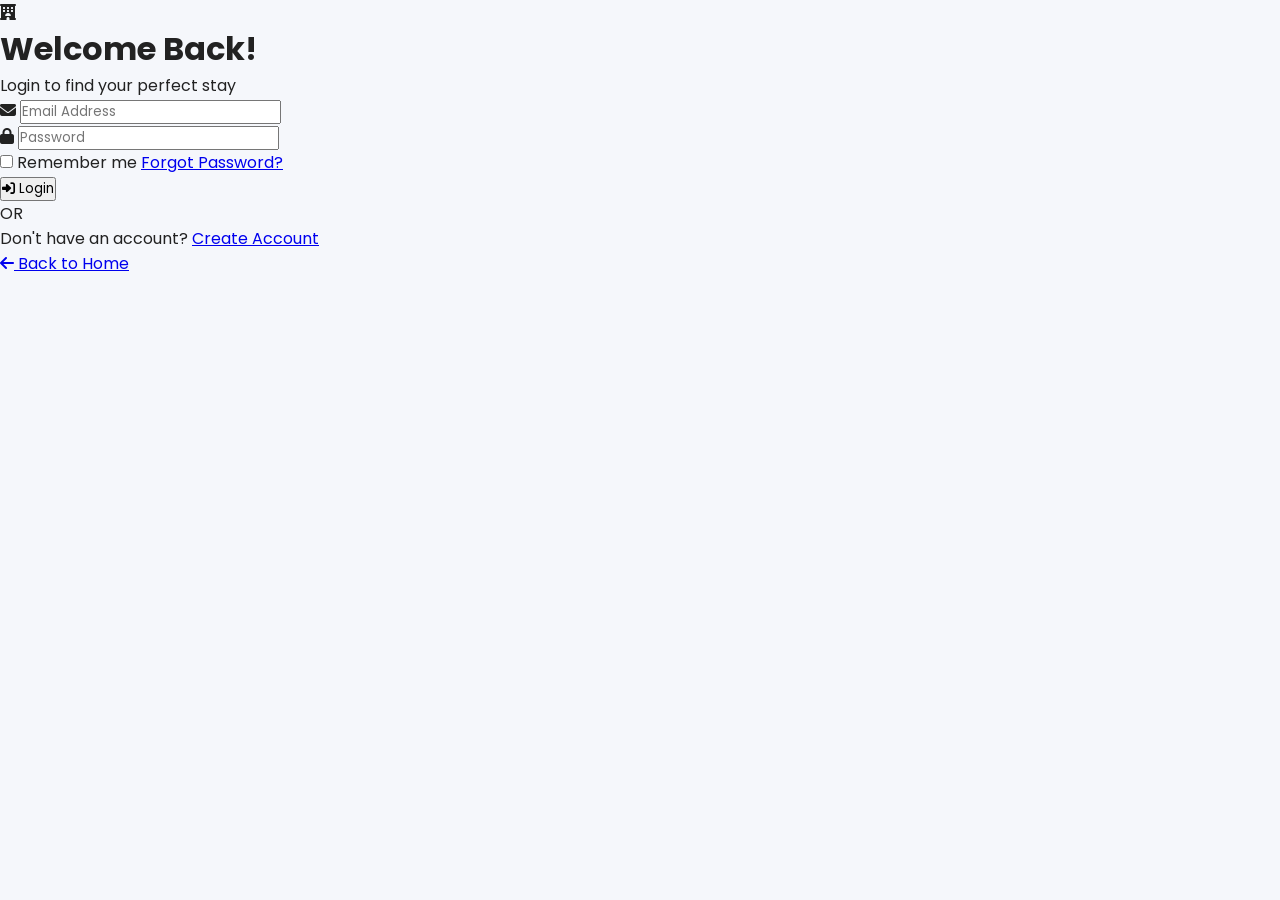
==== login.html @ 5a652deb "update" ====
<!DOCTYPE html>
<html lang="en">
<head>
    <meta charset="UTF-8">
    <meta name="viewport" content="width=device-width, initial-scale=1.0">

    <title>Login - PG & Hotels Finder</title>

    <link rel="stylesheet" href="css/style.css">

    <link rel="stylesheet"
    href="https://cdnjs.cloudflare.com/ajax/libs/font-awesome/6.6.0/css/all.min.css">
</head>

<body>

<div class="login-page">

    <div class="login-card">

        <div class="login-logo">
            <i class="fa-solid fa-hotel"></i>
        </div>

        <h1>Welcome Back!</h1>

        <p class="login-subtitle">
            Login to find your perfect stay
        </p>

        <form id="loginForm">

            <div class="login-input">
                <i class="fa-solid fa-envelope"></i>
                <input
                    type="email"
                    placeholder="Email Address"
                    required>
            </div>

            <div class="login-input">
                <i class="fa-solid fa-lock"></i>
                <input
                    type="password"
                    placeholder="Password"
                    required>
            </div>

            <div class="login-options">

                <label>
                    <input type="checkbox">
                    Remember me
                </label>

                <a href="#">Forgot Password?</a>

            </div>

            <button type="submit" class="login-submit">
                <i class="fa-solid fa-right-to-bracket"></i>
                Login
            </button>

        </form>

        <div class="login-divider">
            <span>OR</span>
        </div>

        <p class="register-text">
            Don't have an account?
            <a href="register.html">Create Account</a>
        </p>

        <a href="index.html" class="back-home">
            <i class="fa-solid fa-arrow-left"></i>
            Back to Home
        </a>

    </div>

</div>

<script src="js/script.js"></script>

</body>
</html>
---- css/style.css ----
/* ===========================
   PG & Hotels Finder
   Part 2A
=========================== */

@import url('https://fonts.googleapis.com/css2?family=Poppins:wght@300;400;500;600;700;800&display=swap');

*{
    margin:0;
    padding:0;
    box-sizing:border-box;
    font-family:'Poppins',sans-serif;
    scroll-behavior:smooth;
}

body{
    background:#f5f7fb;
    color:#222;
}

/* Navbar */

.navbar{
    width:100%;
    display:flex;
    justify-content:space-between;
    align-items:center;
    padding:18px 8%;
    background:#0f172a;
    position:sticky;
    top:0;
    z-index:1000;
}

.logo{
    color:#fff;
    font-size:28px;
    font-weight:700;
}

.logo i{
    color:#38bdf8;
    margin-right:8px;
}

.nav-links{
    display:flex;
    list-style:none;
    gap:30px;
}

.nav-links a{
    text-decoration:none;
    color:#fff;
    font-weight:500;
    transition:.3s;
}

.nav-links a:hover{
    color:#38bdf8;
}

.login-btn{
    padding:12px 22px;
    background:#38bdf8;
    color:white;
    border:none;
    border-radius:8px;
    cursor:pointer;
    transition:.3s;
}

.login-btn:hover{
    background:#0284c7;
}

/* Hero Section */

.hero{

height:90vh;

display:flex;

justify-content:center;

align-items:center;

text-align:center;

background:
linear-gradient(rgba(0,0,0,.55),
rgba(0,0,0,.55)),
url("https://images.unsplash.com/photo-1566073771259-6a8506099945?auto=format&fit=crop&w=1600&q=80");

background-size:cover;

background-position:center;

color:white;

}

.hero-content h1{

font-size:60px;

margin-bottom:20px;

}

.hero-content p{

font-size:20px;

margin-bottom:35px;

}

.search-box{

display:flex;

justify-content:center;

gap:12px;

flex-wrap:wrap;

}

.search-box input,
.search-box select{

padding:16px;

width:260px;

border:none;

border-radius:10px;

outline:none;

font-size:16px;

}

.search-box button{

padding:16px 28px;

border:none;

border-radius:10px;

background:#38bdf8;

color:white;

font-size:16px;

cursor:pointer;

transition:.3s;

}

.search-box button:hover{

background:#0284c7;

}
/* ===========================
   Featured Section
=========================== */

.featured{
    padding:80px 8%;
    background:#ffffff;
}

.featured h2{
    text-align:center;
    font-size:40px;
    margin-bottom:50px;
    color:#0f172a;
}

.card-container{
    display:grid;
    grid-template-columns:repeat(auto-fit,minmax(300px,1fr));
    gap:30px;
}

.card{
    background:#fff;
    border-radius:18px;
    overflow:hidden;
    box-shadow:0 12px 30px rgba(0,0,0,.12);
    transition:.35s;
}

.card:hover{
    transform:translateY(-10px);
    box-shadow:0 20px 40px rgba(0,0,0,.18);
}

.card img{
    width:100%;
    height:220px;
    object-fit:cover;
}

.card h3{
    padding:18px 20px 8px;
    color:#0f172a;
}

.card p{
    padding:0 20px 12px;
    color:#555;
}

.card button{
    margin:20px;
    width:calc(100% - 40px);
    padding:14px;
    border:none;
    border-radius:10px;
    background:#38bdf8;
    color:#fff;
    font-size:16px;
    cursor:pointer;
    transition:.3s;
}

.card button:hover{
    background:#0284c7;
}

/* ===========================
   Footer
=========================== */

footer{
    background:#0f172a;
    color:white;
    text-align:center;
    padding:40px 20px;
}

footer h3{
    margin-bottom:10px;
}

footer p{
    opacity:.8;
    margin:8px 0;
}

.social-icons{
    margin-top:20px;
}

.social-icons i{
    font-size:22px;
    margin:0 10px;
    cursor:pointer;
    transition:.3s;
}

.social-icons i:hover{
    color:#38bdf8;
}
/* ===========================
   Part 2C - Responsive Design
=========================== */

@media (max-width: 900px){

    .navbar{
        padding:15px 5%;
    }

    .logo{
        font-size:22px;
    }

    .nav-links{
        gap:15px;
    }

    .hero-content h1{
        font-size:45px;
    }
}


@media (max-width: 650px){

    .navbar{
        flex-direction:column;
        gap:18px;
    }

    .nav-links{
        flex-wrap:wrap;
        justify-content:center;
        gap:15px;
    }

    .login-btn{
        padding:10px 25px;
    }

    .hero{
        height:80vh;
        padding:20px;
    }

    .hero-content h1{
        font-size:35px;
    }

    .hero-content p{
        font-size:16px;
    }

    .search-box{
        flex-direction:column;
        align-items:center;
    }

    .search-box input,
    .search-box select{
        width:90%;
    }

    .search-box button{
        width:90%;
    }

    .featured{
        padding:60px 5%;
    }

    .featured h2{
        font-size:30px;
    }

    .card-container{
        grid-template-columns:1fr;
    }

    .card{
        width:100%;
    }

}


/* Smooth Card Animation */

.card{
    animation: fadeUp .7s ease;
}

@keyframes fadeUp{

    from{
        opacity:0;
        transform:translateY(30px);
    }

    to{
        opacity:1;
        transform:translateY(0);
    }

}


/* Button Animation */

button{
    transition:all .3s ease;
}

button:hover{
    transform:translateY(-2px);
}


/* Image Animation */

.card img{
    transition:transform .5s ease;
}

.card:hover img{
    transform:scale(1.05);
}
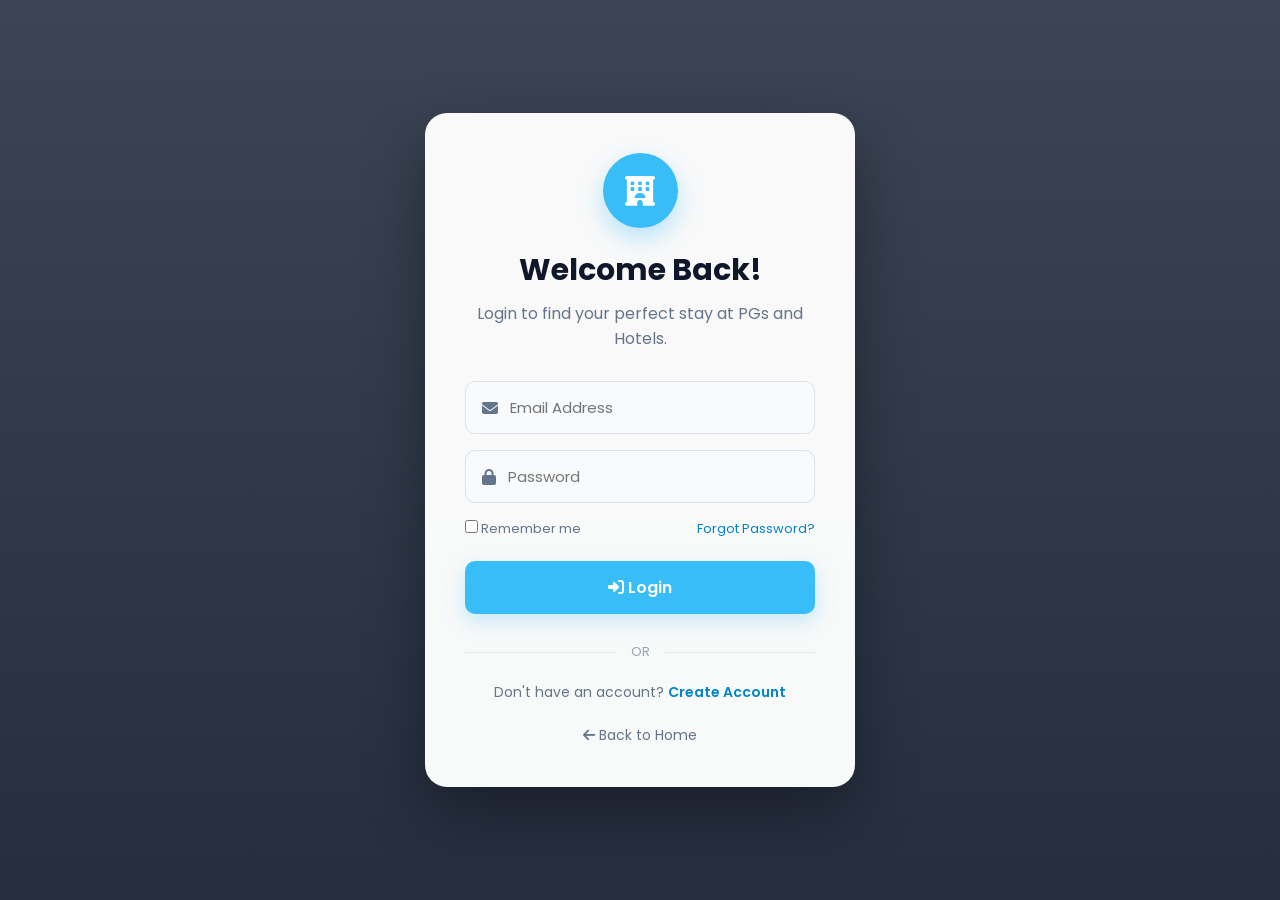
==== commit cfcc6c37: "update" ====
--- a/login.html
+++ b/login.html
@@ -25,7 +25,7 @@
         <h1>Welcome Back!</h1>
 
         <p class="login-subtitle">
-            Login to find your perfect stay
+            Login to find your perfect stay at PGs and Hotels.
         </p>
 
         <form id="loginForm">
--- a/css/style.css
+++ b/css/style.css
@@ -400,4 +400,514 @@
 
 .card:hover img{
     transform:scale(1.05);
+}
+/* =========================
+   LOGIN PAGE
+========================= */
+
+.login-page{
+    min-height:100vh;
+    display:flex;
+    justify-content:center;
+    align-items:center;
+    padding:30px 20px;
+
+    background:
+    linear-gradient(rgba(15,23,42,.80),rgba(15,23,42,.90)),
+    url("https://images.unsplash.com/photo-1566073771259-6a8506099945?auto=format&fit=crop&w=1600&q=80");
+
+    background-size:cover;
+    background-position:center;
+}
+
+.login-card{
+    width:430px;
+    max-width:100%;
+    padding:40px;
+    background:rgba(255,255,255,.97);
+    border-radius:22px;
+    box-shadow:0 25px 60px rgba(0,0,0,.35);
+    text-align:center;
+}
+
+.login-logo{
+    width:75px;
+    height:75px;
+    margin:0 auto 20px;
+
+    display:flex;
+    align-items:center;
+    justify-content:center;
+
+    background:#38bdf8;
+    color:white;
+
+    border-radius:50%;
+    font-size:30px;
+
+    box-shadow:0 10px 25px rgba(56,189,248,.35);
+}
+
+.login-card h1{
+    color:#0f172a;
+    font-size:30px;
+    margin-bottom:8px;
+}
+
+.login-subtitle{
+    color:#64748b;
+    margin-bottom:30px;
+}
+
+.login-input{
+    display:flex;
+    align-items:center;
+    gap:12px;
+
+    border:1px solid #dbe2ea;
+    border-radius:10px;
+
+    padding:14px 16px;
+    margin-bottom:16px;
+
+    background:#f8fafc;
+
+    transition:.3s;
+}
+
+.login-input:focus-within{
+    border-color:#38bdf8;
+    box-shadow:0 0 0 3px rgba(56,189,248,.12);
+}
+
+.login-input i{
+    color:#64748b;
+}
+
+.login-input input{
+    width:100%;
+    border:none;
+    outline:none;
+    background:transparent;
+    font-size:15px;
+}
+
+.login-options{
+    display:flex;
+    justify-content:space-between;
+    align-items:center;
+
+    font-size:13px;
+    margin:5px 0 22px;
+}
+
+.login-options label{
+    color:#64748b;
+}
+
+.login-options a{
+    color:#0284c7;
+    text-decoration:none;
+}
+
+.login-submit{
+    width:100%;
+    padding:14px;
+
+    border:none;
+    border-radius:10px;
+
+    background:#38bdf8;
+    color:white;
+
+    font-size:16px;
+    font-weight:600;
+
+    cursor:pointer;
+
+    box-shadow:0 8px 20px rgba(56,189,248,.25);
+
+    transition:.3s;
+}
+
+.login-submit:hover{
+    background:#0284c7;
+    transform:translateY(-2px);
+}
+
+.login-divider{
+    display:flex;
+    align-items:center;
+    gap:15px;
+    margin:28px 0 20px;
+
+    color:#94a3b8;
+    font-size:13px;
+}
+
+.login-divider::before,
+.login-divider::after{
+    content:"";
+    height:1px;
+    flex:1;
+    background:#e2e8f0;
+}
+
+.register-text{
+    color:#64748b;
+    font-size:14px;
+}
+
+.register-text a{
+    color:#0284c7;
+    font-weight:600;
+    text-decoration:none;
+}
+
+.back-home{
+    display:inline-block;
+    margin-top:22px;
+
+    color:#64748b;
+    text-decoration:none;
+    font-size:14px;
+}
+
+.back-home:hover{
+    color:#0284c7;
+}
+
+
+/* Login Mobile */
+
+@media(max-width:500px){
+
+    .login-card{
+        padding:30px 22px;
+    }
+
+    .login-card h1{
+        font-size:25px;
+    }
+
+    .login-options{
+        flex-direction:column;
+        gap:10px;
+        align-items:flex-start;
+    }
+
+}
+/* =========================
+   SEARCH PAGE
+========================= */
+
+.search-page{
+    min-height:100vh;
+    padding:70px 8%;
+    background:#f5f7fb;
+}
+
+.search-page > h1{
+    text-align:center;
+    font-size:42px;
+    color:#0f172a;
+    margin-bottom:35px;
+}
+
+.search-filter{
+    max-width:1100px;
+    margin:0 auto 60px;
+
+    display:flex;
+    gap:12px;
+    flex-wrap:wrap;
+
+    padding:20px;
+
+    background:white;
+    border-radius:16px;
+
+    box-shadow:0 10px 30px rgba(0,0,0,.10);
+}
+
+.search-filter input,
+.search-filter select{
+    flex:1;
+    min-width:200px;
+
+    padding:15px;
+
+    border:1px solid #dbe2ea;
+    border-radius:9px;
+
+    outline:none;
+    font-size:15px;
+    background:#fff;
+}
+
+.search-filter input:focus,
+.search-filter select:focus{
+    border-color:#38bdf8;
+}
+
+.search-filter button{
+    padding:15px 25px;
+
+    border:none;
+    border-radius:9px;
+
+    background:#38bdf8;
+    color:white;
+
+    font-size:15px;
+    font-weight:600;
+
+    cursor:pointer;
+
+    transition:.3s;
+}
+
+.search-filter button:hover{
+    background:#0284c7;
+    transform:translateY(-2px);
+}
+
+.results h2{
+    text-align:center;
+    color:#0f172a;
+    font-size:32px;
+    margin-bottom:35px;
+}
+
+
+/* Search Page Mobile */
+
+@media(max-width:650px){
+
+    .search-page{
+        padding:50px 5%;
+    }
+
+    .search-page > h1{
+        font-size:30px;
+    }
+
+    .search-filter{
+        flex-direction:column;
+    }
+
+    .search-filter input,
+    .search-filter select,
+    .search-filter button{
+        width:100%;
+    }
+
+}
+/* =========================
+   PROPERTY DETAILS PAGE
+========================= */
+
+.details-page{
+    min-height:100vh;
+    padding:70px 8%;
+    background:#f5f7fb;
+
+    display:grid;
+    grid-template-columns:1.1fr 1fr;
+    gap:50px;
+    align-items:center;
+}
+
+.property-image{
+    overflow:hidden;
+    border-radius:22px;
+    box-shadow:0 20px 45px rgba(0,0,0,.15);
+}
+
+.property-image img{
+    width:100%;
+    height:550px;
+    object-fit:cover;
+    display:block;
+    transition:.5s;
+}
+
+.property-image:hover img{
+    transform:scale(1.04);
+}
+
+.property-info{
+    background:#fff;
+    padding:40px;
+    border-radius:22px;
+    box-shadow:0 15px 40px rgba(0,0,0,.10);
+}
+
+.property-type{
+    display:inline-block;
+    padding:6px 14px;
+    border-radius:20px;
+    background:#e0f2fe;
+    color:#0284c7;
+    font-size:13px;
+    font-weight:600;
+    margin-bottom:12px;
+}
+
+.property-info h1{
+    font-size:40px;
+    color:#0f172a;
+    margin-bottom:10px;
+}
+
+.location{
+    color:#64748b;
+    margin-bottom:18px;
+}
+
+.location i{
+    color:#38bdf8;
+    margin-right:6px;
+}
+
+.rating{
+    display:inline-block;
+    padding:8px 12px;
+    background:#fef3c7;
+    border-radius:8px;
+    color:#92400e;
+    margin-bottom:22px;
+}
+
+.rating span{
+    color:#64748b;
+    margin-left:8px;
+    font-size:13px;
+}
+
+.property-info h2{
+    font-size:32px;
+    color:#0f172a;
+    margin-bottom:20px;
+}
+
+.property-info h2 small{
+    font-size:15px;
+    color:#64748b;
+    font-weight:400;
+}
+
+.description{
+    color:#64748b;
+    line-height:1.8;
+    margin-bottom:25px;
+}
+
+.property-info h3{
+    font-size:22px;
+    color:#0f172a;
+    margin-bottom:15px;
+}
+
+.amenities{
+    display:flex;
+    flex-wrap:wrap;
+    gap:10px;
+    margin-bottom:30px;
+}
+
+.amenities span{
+    display:flex;
+    align-items:center;
+    gap:7px;
+
+    padding:10px 14px;
+
+    background:#f1f5f9;
+    border-radius:9px;
+
+    color:#475569;
+    font-size:14px;
+}
+
+.amenities i{
+    color:#0284c7;
+}
+
+.property-buttons{
+    display:flex;
+    gap:12px;
+}
+
+.property-buttons button{
+    flex:1;
+    padding:15px;
+
+    border:none;
+    border-radius:10px;
+
+    color:white;
+    font-size:15px;
+    font-weight:600;
+
+    cursor:pointer;
+    transition:.3s;
+}
+
+.contact-btn{
+    background:#0f172a;
+}
+
+.contact-btn:hover{
+    background:#1e293b;
+    transform:translateY(-2px);
+}
+
+.booking-btn{
+    background:#38bdf8;
+}
+
+.booking-btn:hover{
+    background:#0284c7;
+    transform:translateY(-2px);
+}
+
+
+/* Details Page Mobile */
+
+@media(max-width:850px){
+
+    .details-page{
+        grid-template-columns:1fr;
+        padding:50px 5%;
+    }
+
+    .property-image img{
+        height:400px;
+    }
+
+}
+
+@media(max-width:550px){
+
+    .property-info{
+        padding:25px;
+    }
+
+    .property-info h1{
+        font-size:30px;
+    }
+
+    .property-info h2{
+        font-size:26px;
+    }
+
+    .property-image img{
+        height:300px;
+    }
+
+    .property-buttons{
+        flex-direction:column;
+    }
+
 }
